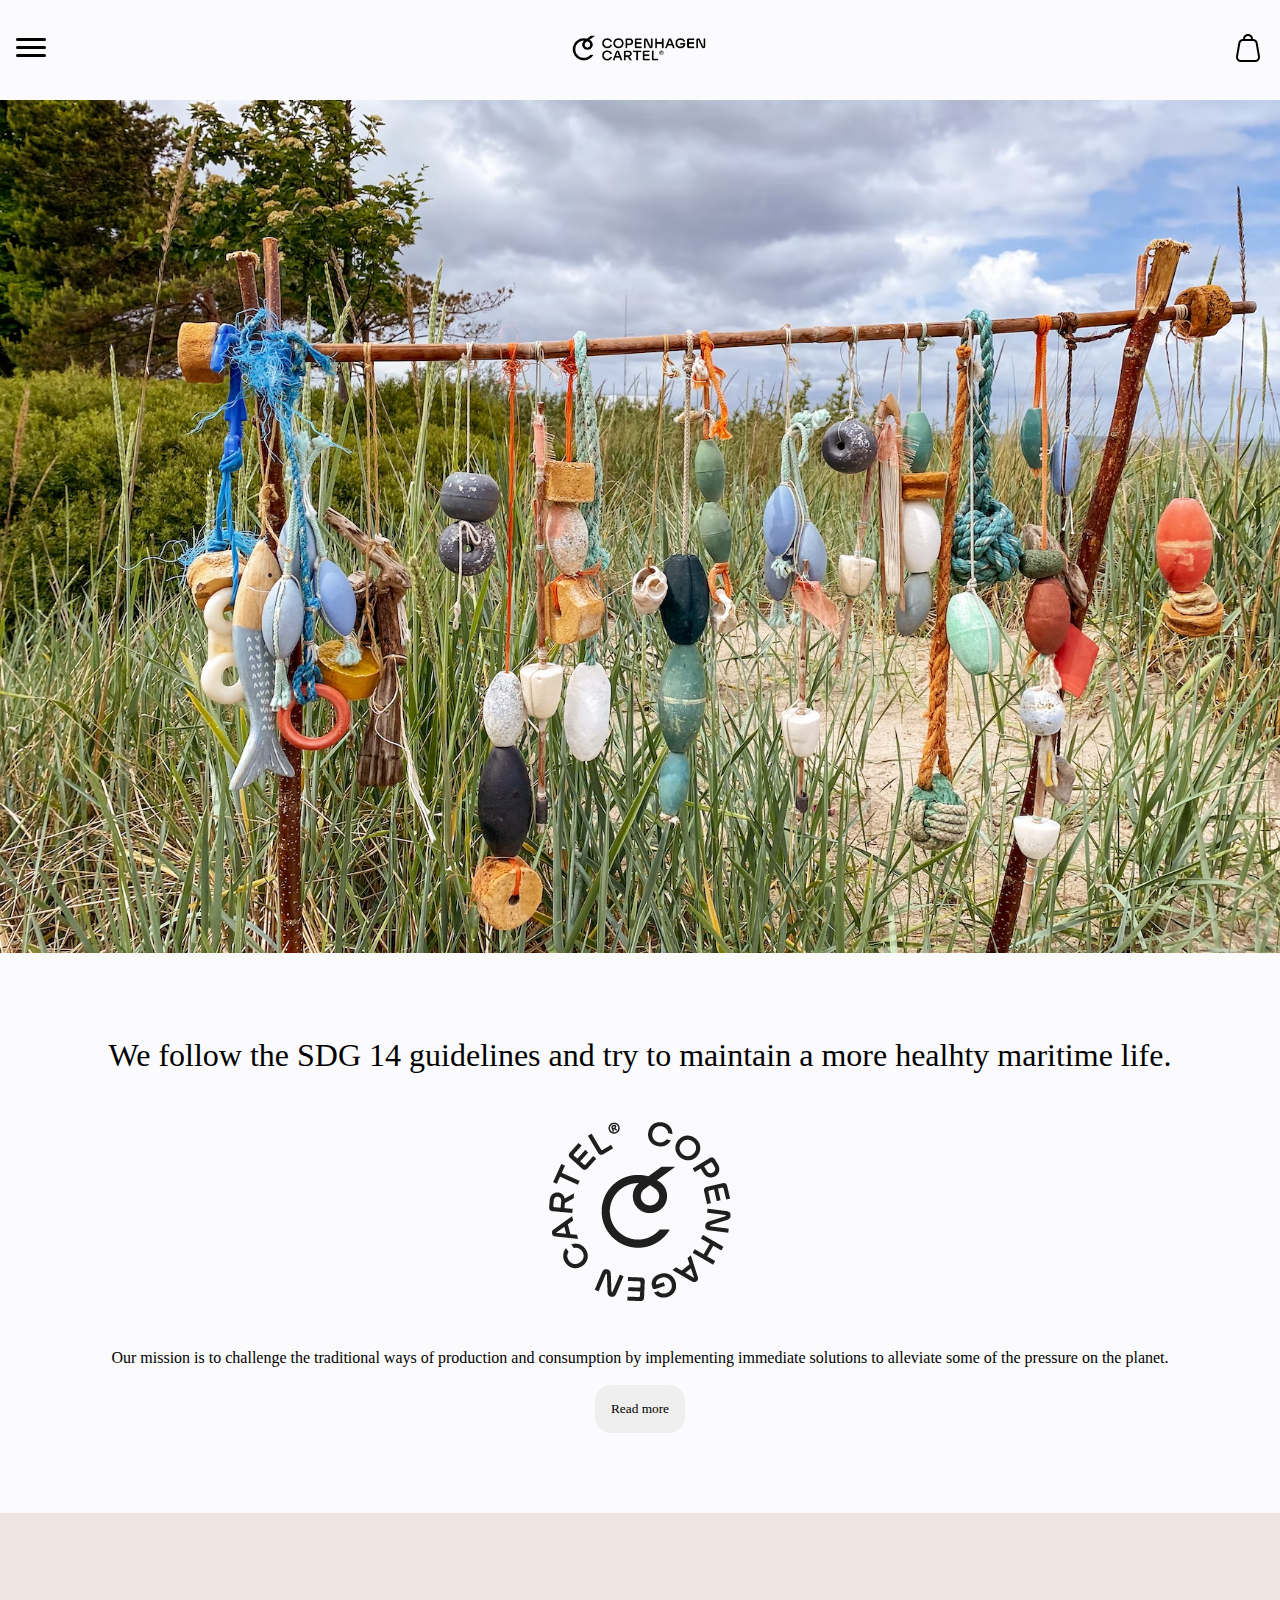
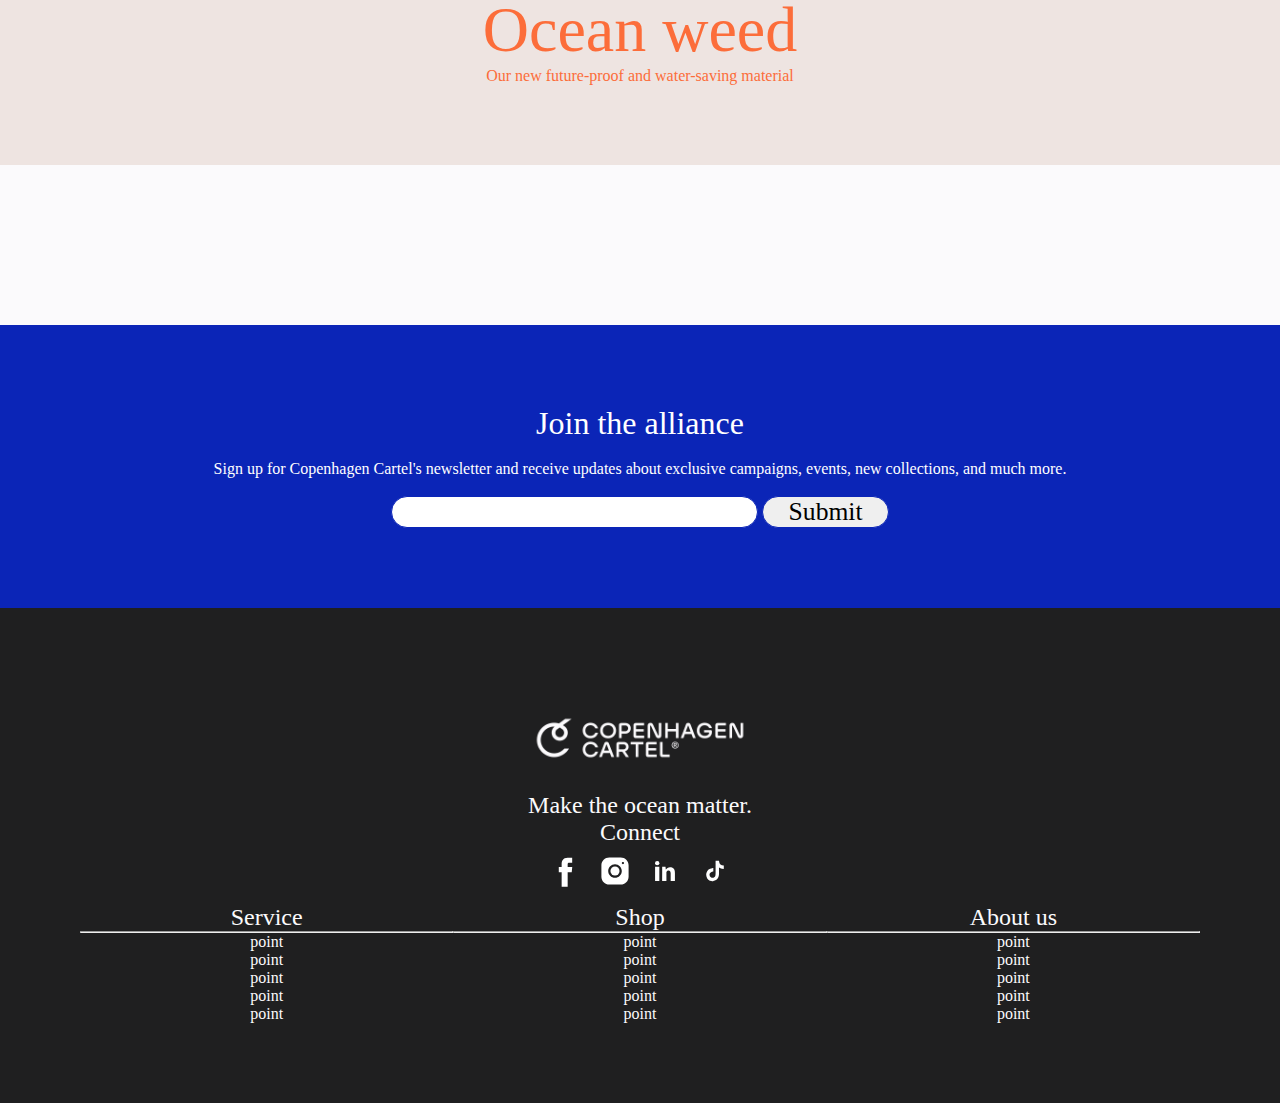
==== index.html @ 4aa412a3 "More xd" ====
<!DOCTYPE html>
<html lang="en">

<head>
    <meta charset="UTF-8">
    <meta http-equiv="X-UA-Compatible" content="IE=edge">
    <meta name="viewport" content="width=device-width, initial-scale=1.0">
    <link rel="stylesheet" href="stylesheet.css">
    <link rel="icon" href="assets/CC_logo_round_InkBlack.png">
    <title>Copenhagen Cartel / Campaign</title>
</head>

<body>

    <header class="header">
        <section>
            <nav role="navigation">
                <div id="menuToggle"> <input id="burgermenu" type="checkbox" /> <input type="checkbox"
                        id="burgermenu" />
                    <span></span>
                    <span></span> <span></span>
                    <ul class="menu">
                        <div class="wrap-collabsible menu-heading"> <input id="collapsible1" class="toggle"
                                type="checkbox" /> <label for="collapsible1" class="lbl-toggle">Swimwear</label>
                            <div class="collapsible-content">
                                <div class="content-inner"> <a class="menu-subing" href="">
                                        <li>Categories</li>
                                    </a> <a class="menu-subing" href="">
                                        <li>Collections</li>
                                    </a>
                                </div>
                            </div>
                        </div>
                        <div class="wrap-collabsible menu-heading"> <input id="collapsible2" class="toggle"
                                type="checkbox" /> <label for="collapsible2" class="lbl-toggle">Sportswear</label>
                            <div class="collapsible-content">
                                <div class="content-inner"> <a class="menu-subing" href="">
                                        <li>Categories</li>
                                    </a> <a class="menu-subing" href="">
                                        <li>Collections</li>
                                    </a> </div>
                            </div>
                        </div>
                        <div class="wrap-collabsible menu-heading"> <input id="collapsible3" class="toggle"
                                type="checkbox" /> <label for="collapsible3" class="lbl-toggle">About Us</label>
                            <div class="collapsible-content">
                                <div class="content-inner"> <a class="menu-subing" href="">
                                        <li>Categories</li>
                                    </a> <a class="menu-subing" href="">
                                        <li>Collections</li>
                                    </a> </div>
                            </div>
                        </div>
                        <div class="wrap-collabsible menu-heading"> <input id="collapsible4" class="toggle"
                                type="checkbox" /> <label for="collapsible4" class="lbl-toggle">Responsibility</label>
                            <div class="collapsible-content">
                                <div class="content-inner"> <a class="menu-subing" href="">
                                        <li>Categories</li>
                                    </a> <a class="menu-subing" href="">
                                        <li>Collections</li>
                                    </a> </div>
                            </div>
                        </div>
                    </ul>
                </div>
            </nav>
        </section>
        <section>
            <a href="index.html" class="logo"> <img src="assets/CC_horizontal_Logo@2x.png" alt="xd" /></a>
        </section>
        <section>
            <a href="index.html" class="cart"> <img src="assets/cart.png" alt="xd" /></a>
        </section>
    </header>


    <main>
        <section class="container">
            <img src="assets/photo-1654106851262-b5000f90b39f.avif" alt="xd">
        </section>



        <section class="intro-text">
            <h2>We follow the SDG 14 guidelines and try to maintain a more healhty maritime life.</h2>
            <img src="assets/CC_logo_round_InkBlack.png" alt="">
            <p>Our mission is to challenge the traditional ways of production and consumption by implementing immediate
                solutions to alleviate some of the pressure on the planet. </p>
            <br>
            <button>Read more</button>
        </section>


        <section class="ocean-weed">
            <h1>Ocean weed</h1>
            <p>Our new future-proof and water-saving material</p>
        </section>

        <section class="product-feed">
            <template>
                <div class="product">
                    <h2></h2>
                    <h3></h3>
                    <br>
                    <img src="" alt="">
                    <br>
                    <p>Price:</p>
                    <p class="price"></p>
                    <br>
                    <p>Color:</p>
                    <p class="colors"></p>
                    <br>
                    <p>Stock:</p>
                    <p class="stock"></p>
                </div>
            </template>
        </section>

        <section class="newsletter-signup">
            <h2>Join the alliance</h2>
            <br>
            <p>Sign up for Copenhagen Cartel's newsletter and receive updates
                about exclusive campaigns, events, new collections, and much more.</p>
            <br>
            <form action="">
                <input type="email" id="email" name="email">
                <input type="submit">
            </form>
        </section>



    </main>



    <footer>
        <section class="footer-logo">
            <img src="assets/CC_logo_horizontal_FoamWhite@2x.png" alt="">
            <h3>Make the ocean matter.</h3>
        </section>
        <section class="social-footer">
            <h3>Connect</h3>
            <div class="footer-social-link">
                <img src="assets/facebook-logo.svg" alt="">
                <img src="assets/instagram-logo.svg" alt="">
                <img src="assets/linkedin-logo.svg" alt="">
                <img src="assets/tik-tok-logo.svg" alt="">
            </div>
        </section>
        <section>
            <h3>Service</h3>
            <hr>
            <p>point</p>
            <p>point</p>
            <p>point</p>
            <p>point</p>
            <p>point</p>
        </section>
        <section>
            <h3>Shop</h3>
            <hr>
            <p>point</p>
            <p>point</p>
            <p>point</p>
            <p>point</p>
            <p>point</p>
        </section>
        <section>
            <h3>About us</h3>
            <hr>
            <p>point</p>
            <p>point</p>
            <p>point</p>
            <p>point</p>
            <p>point</p>
        </section>
    </footer>

</body>
<script src="index.js"></script>

</html>
---- stylesheet.css ----
* {
  margin: 0;
  box-sizing: border-box;
  font-family: "satoshi";
  font-weight: 400;
  font-style: normal;
}

h1 {
  font-family: "brice";
  font-size: 4rem;
}

h2 {
  font-family: "brice";
  font-size: 2rem;
}

h3 {
  font-family: "satoshi";
  font-size: 1.5rem;
}

p {
  font-family: "satoshi";
  font-size: 1rem;
}

body {
  background-color: #fbfafc;
}

.container img {
  width: 100%;
}

.intro-text {
  padding: 5rem;
  display: flex;
  flex-direction: column;
  justify-content: center;
  align-items: center;
  text-align: center;
}

footer {
  padding: 5rem;
  background-color: #1f1f20;
  color: #fbfafc;
  display: grid;
  grid-template-columns: repeat(3, 1fr);
  justify-content: center;
  align-items: center;
  text-align: center;
}

footer .footer-logo {
  grid-column: 1 / 4;
}

footer .footer-logo img {
  height: 100px;
}

footer .social-footer {
  grid-column: 1/4;
}

.footer-social-link {
  display: flex;
  justify-content: center;
  align-items: center;
  padding-bottom: 0.5rem;
}

.footer-social-link img {
  height: 50px;
  padding: 0.5rem;
  filter: brightness(0) invert(1);
}

.ocean-weed {
  text-align: center;
  background-color: #eee4e1;
  color: #fc6d3a;
  padding: 5rem;
}

.newsletter-signup {
  display: flex;
  flex-direction: column;
  text-align: center;
  background-color: #0b25b7;
  color: #ffffff;
  padding: 5rem;
}

.newsletter-signup form input {
  font-family: "satoshi";
  padding: 0 1.6rem;
  border: 0.1rem solid #0b25b7;
  border-radius: 1rem;
  margin: 0;
  font-size: 1.6rem;
  outline: none;
}

.product-feed {
  background-color: #fbfafc;
  display: grid;
  grid-gap: 2rem;
  padding: 5rem;
  grid-template-columns: repeat(auto-fit, minmax(25em, 1fr));
}

/* @media screen and (max-width: 1000px) {
  .product-feed {
    grid-template-columns: 1fr;
  }
} */

.product {
  display: flex;
  flex-direction: column;
  justify-content: center;
  align-items: center;
  padding: 5rem;
  background-color: #eee4e1;
  border-radius: 1rem;
  color: #fc6d3a;
}

.product img {
  border-radius: 0.5rem;
  max-width: 20rem;
}

button {
  padding: 1rem;
  display: inline-flex;
  justify-content: center;
  align-items: center;
  cursor: pointer;
  text-decoration: none;
  border: none;
  border-radius: 1rem;
}

button:hover {
  background-color: #fc6d3a;
}

/* Header */
.header {
  display: flex;
  flex-direction: row;
  justify-content: space-between;
  align-items: center;
  width: 100%;
  background-color: #fbfafc;
  z-index: 5;
  padding: 1rem;
}
.header .logo {
  z-index: 1;
}
.header .logo img {
  max-height: 4em;
}
.header .cart {
  z-index: 2;
}
.header .cart img {
  max-height: 2em;
}

#menuToggle {
  display: block;
}
#menuToggle a {
  text-decoration: none;
  color: black;
  transition: color 0.2s ease;
}
#menuToggle input {
  display: block;
  width: 30px;
  height: 25px;
  position: absolute;
  cursor: pointer;
  opacity: 0;
  z-index: 2;
}
#menuToggle span {
  display: block;
  width: 30px;
  height: 3px;
  margin-bottom: 5px;
  position: relative;
  background: black;
  border-radius: 3px;
  z-index: 1;
  transform-origin: 4px 0px;
  transition: transform 0.5s cubic-bezier(0.77, 0.2, 0.05, 1);
}
#menuToggle span:first-child {
  transform-origin: 0% 0%;
}
#menuToggle span:nth-last-child(2) {
  transform-origin: 0% 100%;
}
#menuToggle input:checked ~ span {
  opacity: 1;
  transform: rotate(45deg) translate(-2px, -1px);
  background: #000000;
}
#menuToggle input:checked ~ span:nth-last-child(3) {
  opacity: 0;
  transform: rotate(0deg) scale(0.2, 0.2);
}
#menuToggle input:checked ~ span:nth-last-child(2) {
  transform: rotate(-45deg) translate(0, -1px);
}
.menu {
  position: absolute;
  width: 110vw;
  min-height: 500%;
  margin: -150px 0 0 -50px;
  padding: 2rem;
  padding-top: 10rem;
  background: #fbfafc;
  list-style-type: none;
  transform-origin: 0% 0%;
  transform: translate(-100%, 0);
  transition: transform 0.5s ease-in-out;
}
@media screen and (max-width: 800px) {
  .menu {
    position: absolute;
    width: 110vw;
    min-height: 500%;
    margin: -130px 0 0 -50px;
    padding: 2rem;
    padding-top: 10rem;
    background: #fbfafc;
    list-style-type: none;
    transform-origin: 0% 0%;
    transform: translate(-100%, 0);
    transition: transform 0.5s ease-in-out;
  }
}
.menu .menu-heading {
  font-size: 1em;
  padding-bottom: 1em;
}
.menu .menu-subing {
  font-size: 1em;
}
.menu .menu-subing li {
  padding: 1em;
  font-size: 1em;
}
.menu .menu-subing li:hover {
  transition: transform 200ms ease-in;
  transform: translateY(-2px);
  cursor: pointer;
  color: #fc6d3a;
}
#menuToggle input:checked ~ ul {
  transform: none;
}

/* Collapsible menu point  */
input[type="checkbox"] {
  display: none;
}
.wrap-collabsible {
  margin: 1rem 1rem;
}
.lbl-toggle {
  display: block;
  padding: 0.5rem;
  cursor: pointer;
  transition: all 0.5s ease-in-out;
}
.lbl-toggle::before {
  content: " ";
  display: inline-block;
  border-top: 5px solid transparent;
  border-bottom: 5px solid transparent;
  border-left: 5px solid currentColor;
  vertical-align: middle;
  margin-right: 1rem;
  transform: translateY(-2px);
  transition: transform 0.2s ease-out;
}
.toggle:checked + .lbl-toggle::before {
  transform: rotate(90deg) translateX(-3px);
}
.collapsible-content {
  max-height: 0px;
  overflow: hidden;
  transition: max-height 0.25s ease-in-out;
}
.toggle:checked + .lbl-toggle + .collapsible-content {
  max-height: 100vh;
}
.toggle:checked + .lbl-toggle {
  border-bottom-right-radius: 0;
  border-bottom-left-radius: 0;
}
.collapsible-content p {
  margin-bottom: 0;
}
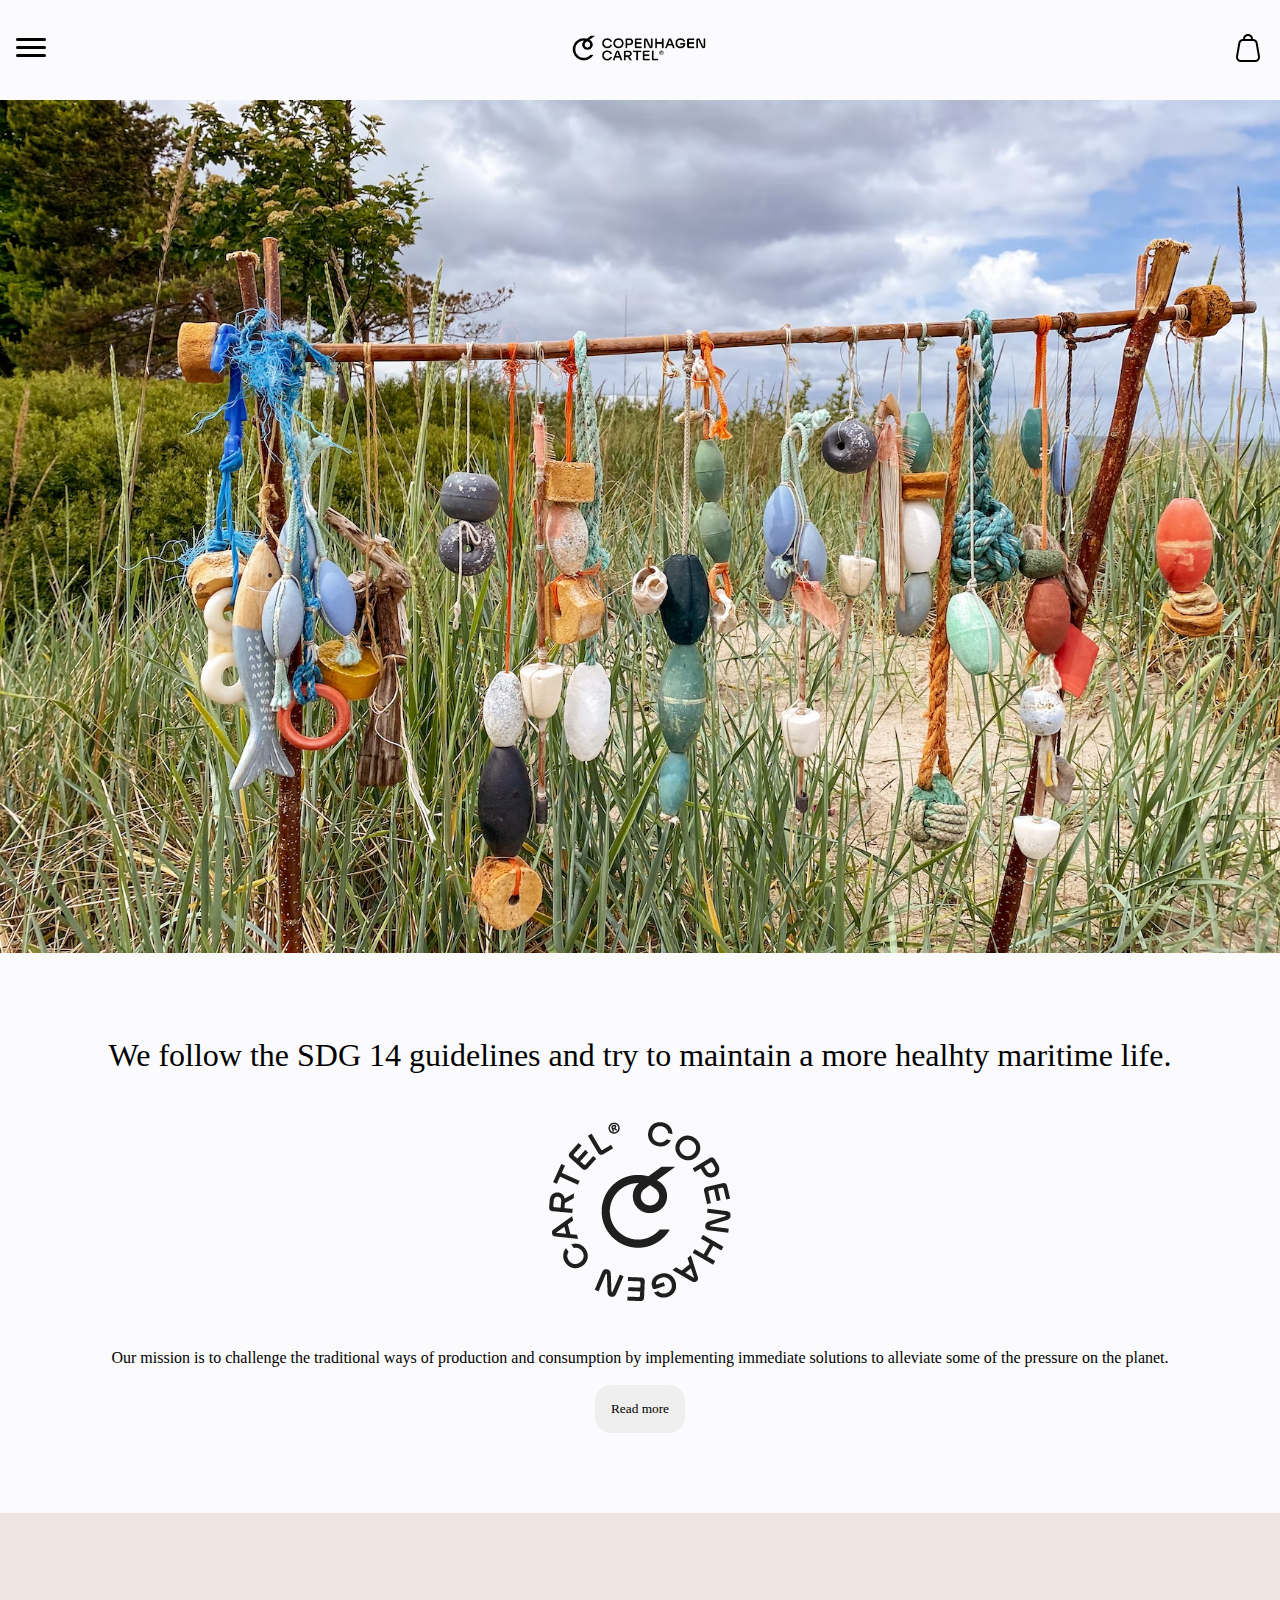
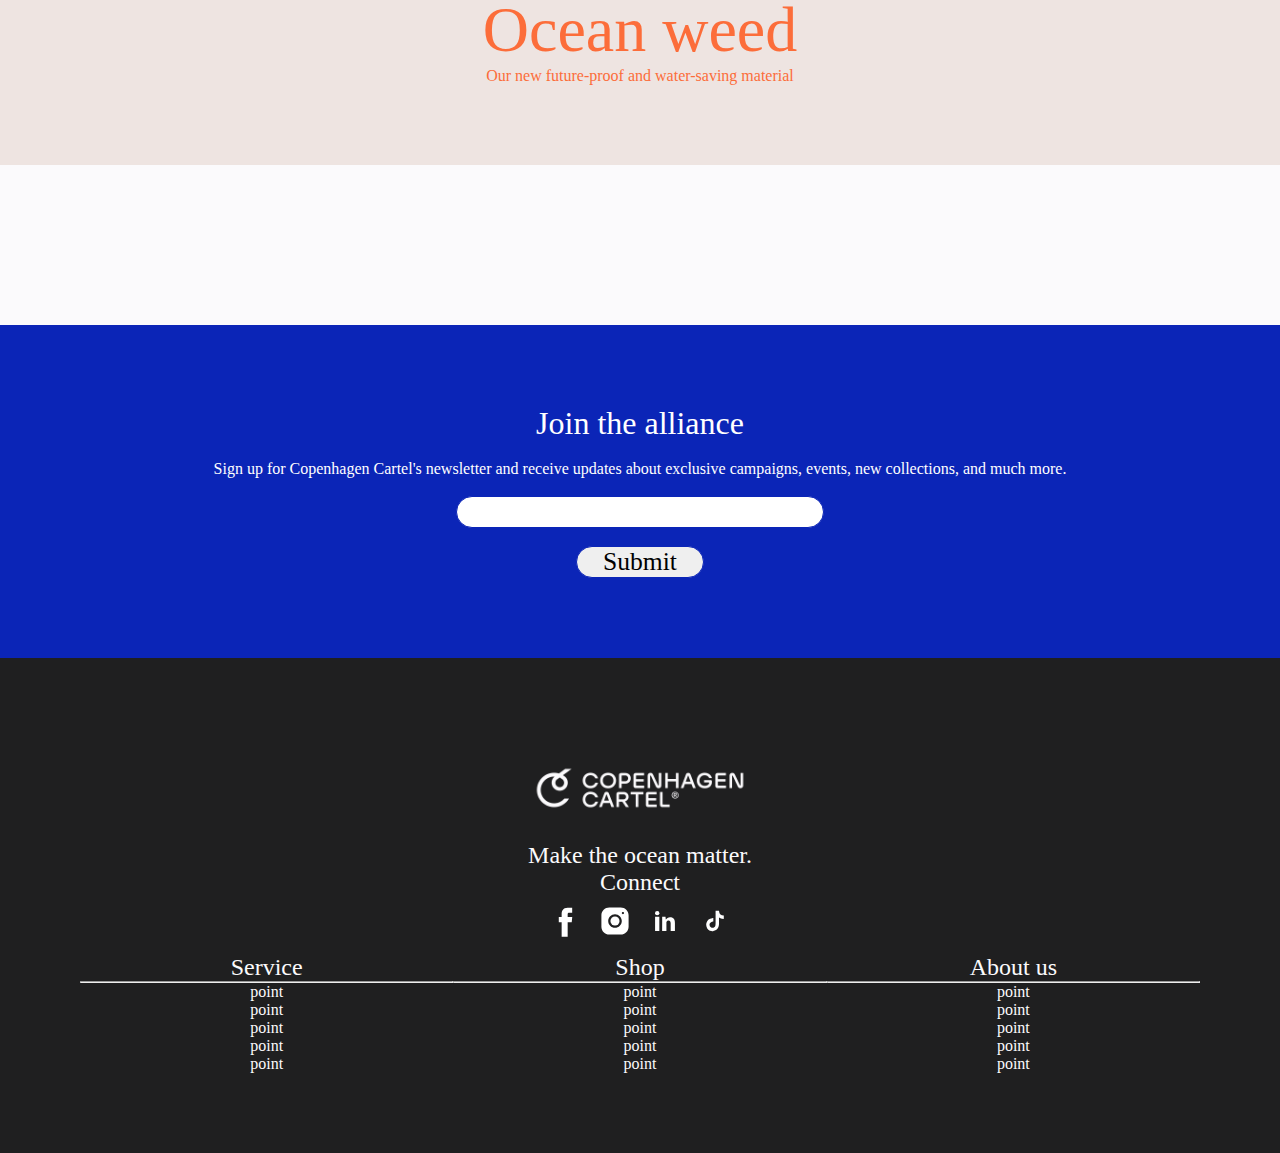
==== commit 67ec0bfe: "xd" ====
--- a/index.html
+++ b/index.html
@@ -124,6 +124,8 @@
             <br>
             <form action="">
                 <input type="email" id="email" name="email">
+                <br>
+                <br>
                 <input type="submit">
             </form>
         </section>
--- a/stylesheet.css
+++ b/stylesheet.css
@@ -89,6 +89,8 @@
 .newsletter-signup {
   display: flex;
   flex-direction: column;
+  justify-content: center;
+  align-items: center;
   text-align: center;
   background-color: #0b25b7;
   color: #ffffff;
@@ -96,6 +98,8 @@
 }
 
 .newsletter-signup form input {
+  justify-content: center;
+  align-items: center;
   font-family: "satoshi";
   padding: 0 1.6rem;
   border: 0.1rem solid #0b25b7;
@@ -108,16 +112,11 @@
 .product-feed {
   background-color: #fbfafc;
   display: grid;
+  justify-content: center;
   grid-gap: 2rem;
   padding: 5rem;
-  grid-template-columns: repeat(auto-fit, minmax(25em, 1fr));
-}
-
-/* @media screen and (max-width: 1000px) {
-  .product-feed {
-    grid-template-columns: 1fr;
-  }
-} */
+  grid-template-columns: repeat(auto-fit, minmax(20em, 1fr));
+}
 
 .product {
   display: flex;
@@ -132,7 +131,7 @@
 
 .product img {
   border-radius: 0.5rem;
-  max-width: 20rem;
+  max-width: 15rem;
 }
 
 button {
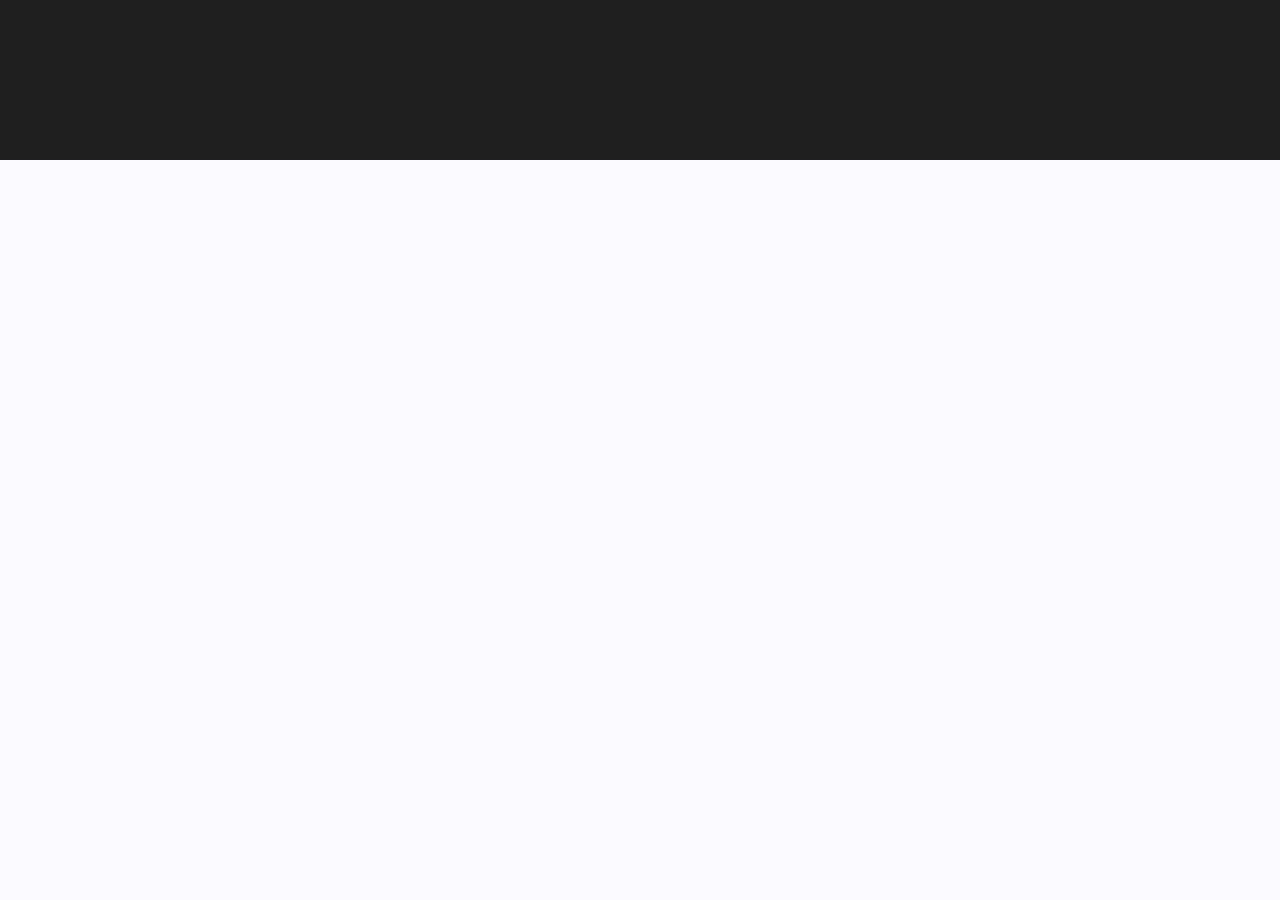
==== commit 0295ad41: "monika testing" ====
--- a/index.html
+++ b/index.html
@@ -1,185 +1,28 @@
 <!DOCTYPE html>
 <html lang="en">
+  <head>
+    <meta charset="UTF-8" />
+    <meta http-equiv="X-UA-Compatible" content="IE=edge" />
+    <meta name="viewport" content="width=device-width, initial-scale=1.0" />
+    <link rel="stylesheet" href="stylesheet.css" />
+    <title>Copenhagen Cartel / Campaign hello guys</title>
+  </head>
 
-<head>
-    <meta charset="UTF-8">
-    <meta http-equiv="X-UA-Compatible" content="IE=edge">
-    <meta name="viewport" content="width=device-width, initial-scale=1.0">
-    <link rel="stylesheet" href="stylesheet.css">
-    <link rel="icon" href="assets/CC_logo_round_InkBlack.png">
-    <title>Copenhagen Cartel / Campaign</title>
-</head>
-
-<body>
-
-    <header class="header">
+  <body>
+    <header></header>
+    <main>
+      <template>
         <section>
-            <nav role="navigation">
-                <div id="menuToggle"> <input id="burgermenu" type="checkbox" /> <input type="checkbox"
-                        id="burgermenu" />
-                    <span></span>
-                    <span></span> <span></span>
-                    <ul class="menu">
-                        <div class="wrap-collabsible menu-heading"> <input id="collapsible1" class="toggle"
-                                type="checkbox" /> <label for="collapsible1" class="lbl-toggle">Swimwear</label>
-                            <div class="collapsible-content">
-                                <div class="content-inner"> <a class="menu-subing" href="">
-                                        <li>Categories</li>
-                                    </a> <a class="menu-subing" href="">
-                                        <li>Collections</li>
-                                    </a>
-                                </div>
-                            </div>
-                        </div>
-                        <div class="wrap-collabsible menu-heading"> <input id="collapsible2" class="toggle"
-                                type="checkbox" /> <label for="collapsible2" class="lbl-toggle">Sportswear</label>
-                            <div class="collapsible-content">
-                                <div class="content-inner"> <a class="menu-subing" href="">
-                                        <li>Categories</li>
-                                    </a> <a class="menu-subing" href="">
-                                        <li>Collections</li>
-                                    </a> </div>
-                            </div>
-                        </div>
-                        <div class="wrap-collabsible menu-heading"> <input id="collapsible3" class="toggle"
-                                type="checkbox" /> <label for="collapsible3" class="lbl-toggle">About Us</label>
-                            <div class="collapsible-content">
-                                <div class="content-inner"> <a class="menu-subing" href="">
-                                        <li>Categories</li>
-                                    </a> <a class="menu-subing" href="">
-                                        <li>Collections</li>
-                                    </a> </div>
-                            </div>
-                        </div>
-                        <div class="wrap-collabsible menu-heading"> <input id="collapsible4" class="toggle"
-                                type="checkbox" /> <label for="collapsible4" class="lbl-toggle">Responsibility</label>
-                            <div class="collapsible-content">
-                                <div class="content-inner"> <a class="menu-subing" href="">
-                                        <li>Categories</li>
-                                    </a> <a class="menu-subing" href="">
-                                        <li>Collections</li>
-                                    </a> </div>
-                            </div>
-                        </div>
-                    </ul>
-                </div>
-            </nav>
+          <h3></h3>
+          <h2></h2>
+          <img src="" alt="" />
+          <p class="price"></p>
+          <p class="colors"></p>
+          <p class="stock"></p>
         </section>
-        <section>
-            <a href="index.html" class="logo"> <img src="assets/CC_horizontal_Logo@2x.png" alt="xd" /></a>
-        </section>
-        <section>
-            <a href="index.html" class="cart"> <img src="assets/cart.png" alt="xd" /></a>
-        </section>
-    </header>
-
-
-    <main>
-        <section class="container">
-            <img src="assets/photo-1654106851262-b5000f90b39f.avif" alt="xd">
-        </section>
-
-
-
-        <section class="intro-text">
-            <h2>We follow the SDG 14 guidelines and try to maintain a more healhty maritime life.</h2>
-            <img src="assets/CC_logo_round_InkBlack.png" alt="">
-            <p>Our mission is to challenge the traditional ways of production and consumption by implementing immediate
-                solutions to alleviate some of the pressure on the planet. </p>
-            <br>
-            <button>Read more</button>
-        </section>
-
-
-        <section class="ocean-weed">
-            <h1>Ocean weed</h1>
-            <p>Our new future-proof and water-saving material</p>
-        </section>
-
-        <section class="product-feed">
-            <template>
-                <div class="product">
-                    <h2></h2>
-                    <h3></h3>
-                    <br>
-                    <img src="" alt="">
-                    <br>
-                    <p>Price:</p>
-                    <p class="price"></p>
-                    <br>
-                    <p>Color:</p>
-                    <p class="colors"></p>
-                    <br>
-                    <p>Stock:</p>
-                    <p class="stock"></p>
-                </div>
-            </template>
-        </section>
-
-        <section class="newsletter-signup">
-            <h2>Join the alliance</h2>
-            <br>
-            <p>Sign up for Copenhagen Cartel's newsletter and receive updates
-                about exclusive campaigns, events, new collections, and much more.</p>
-            <br>
-            <form action="">
-                <input type="email" id="email" name="email">
-                <br>
-                <br>
-                <input type="submit">
-            </form>
-        </section>
-
-
-
+      </template>
     </main>
-
-
-
-    <footer>
-        <section class="footer-logo">
-            <img src="assets/CC_logo_horizontal_FoamWhite@2x.png" alt="">
-            <h3>Make the ocean matter.</h3>
-        </section>
-        <section class="social-footer">
-            <h3>Connect</h3>
-            <div class="footer-social-link">
-                <img src="assets/facebook-logo.svg" alt="">
-                <img src="assets/instagram-logo.svg" alt="">
-                <img src="assets/linkedin-logo.svg" alt="">
-                <img src="assets/tik-tok-logo.svg" alt="">
-            </div>
-        </section>
-        <section>
-            <h3>Service</h3>
-            <hr>
-            <p>point</p>
-            <p>point</p>
-            <p>point</p>
-            <p>point</p>
-            <p>point</p>
-        </section>
-        <section>
-            <h3>Shop</h3>
-            <hr>
-            <p>point</p>
-            <p>point</p>
-            <p>point</p>
-            <p>point</p>
-            <p>point</p>
-        </section>
-        <section>
-            <h3>About us</h3>
-            <hr>
-            <p>point</p>
-            <p>point</p>
-            <p>point</p>
-            <p>point</p>
-            <p>point</p>
-        </section>
-    </footer>
-
-</body>
-<script src="index.js"></script>
-
-</html>+    <footer></footer>
+  </body>
+  <script src="index.js"></script>
+</html>
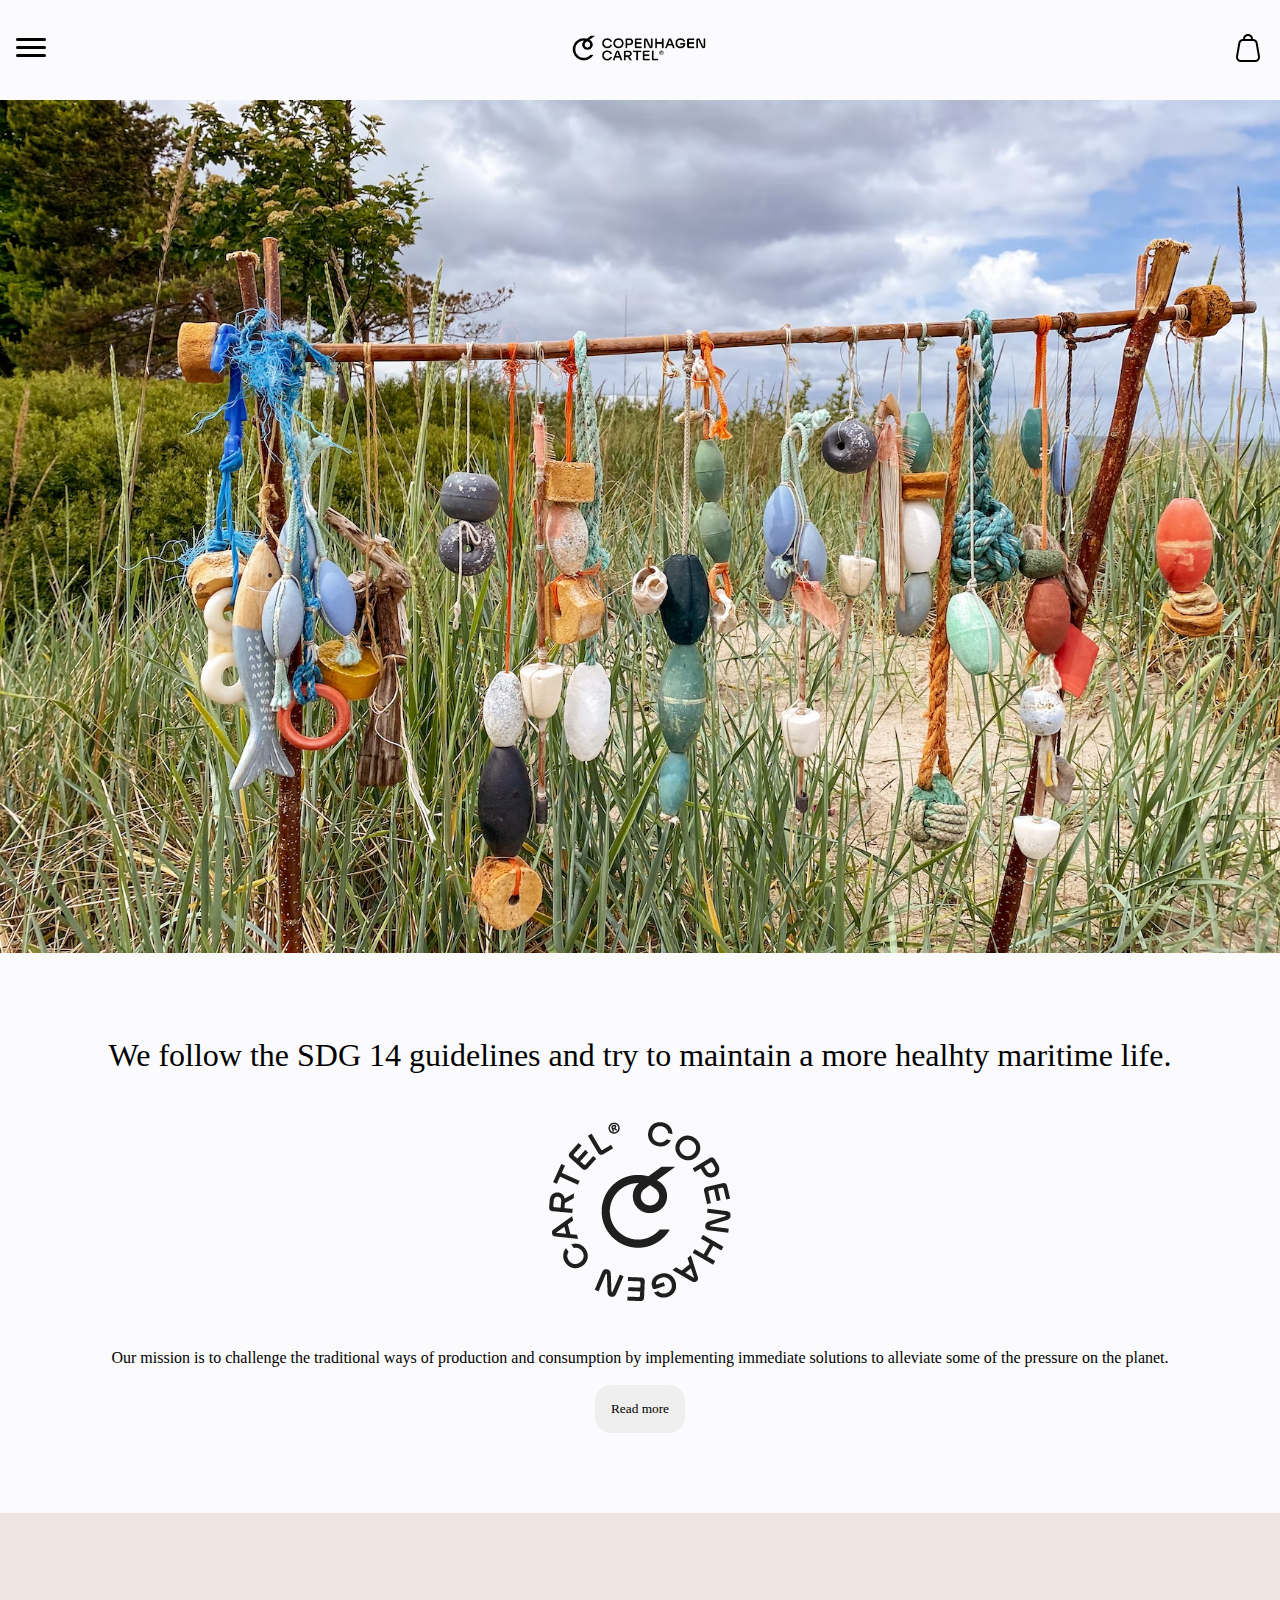
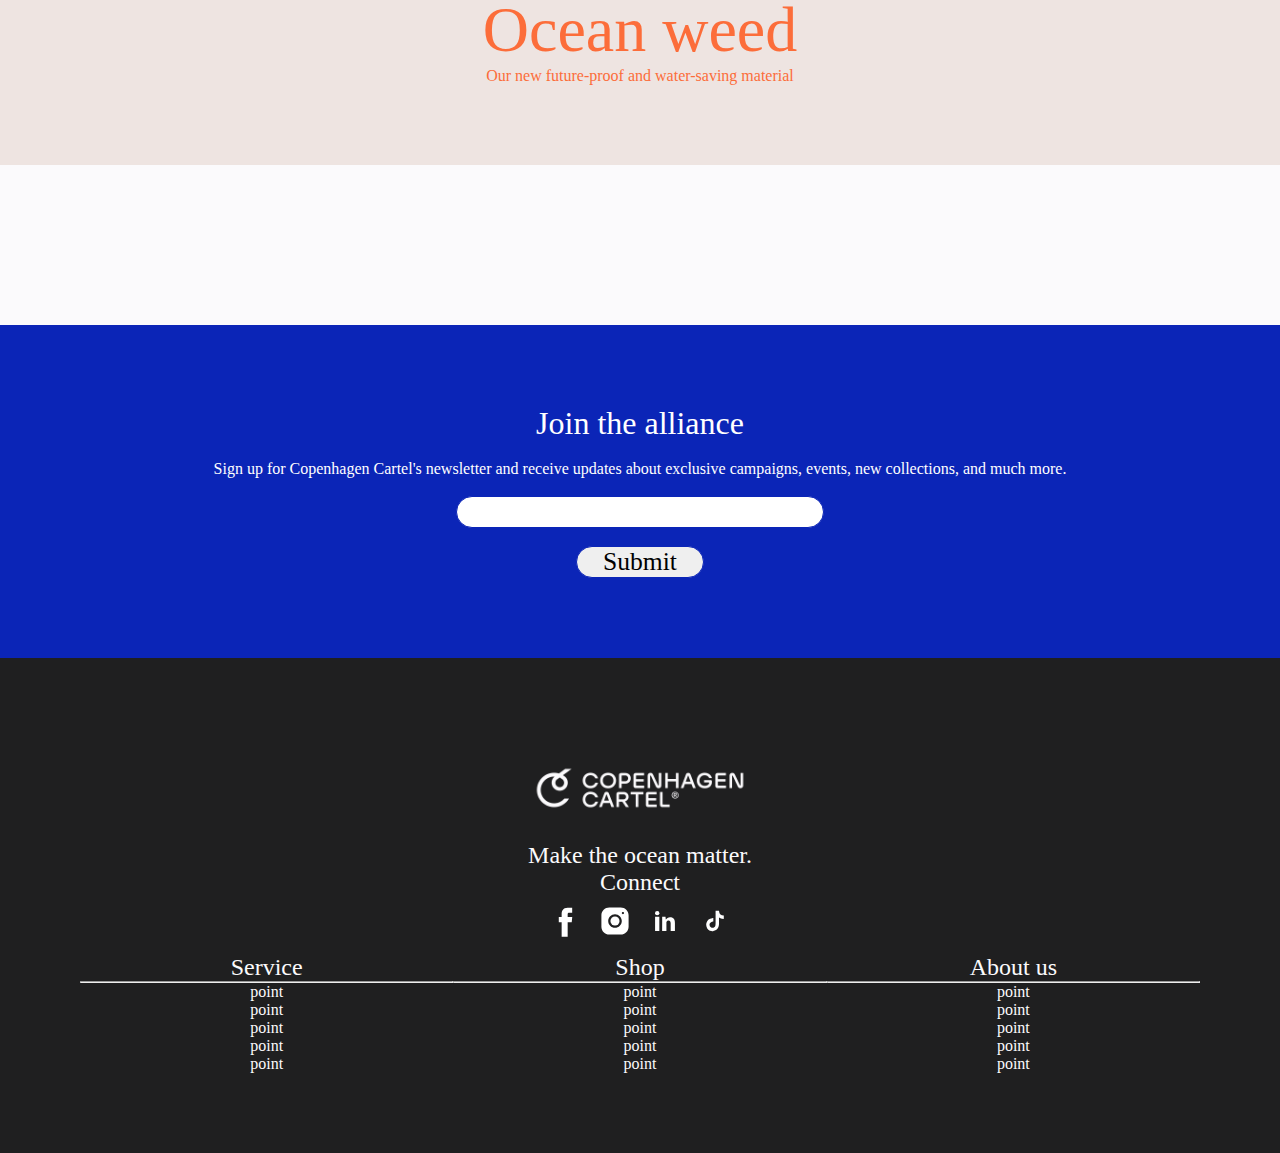
==== commit 9fa85ae4: "Merge branch 'henry-4fun' to master xd" ====
--- a/index.html
+++ b/index.html
@@ -1,28 +1,185 @@
 <!DOCTYPE html>
 <html lang="en">
-  <head>
-    <meta charset="UTF-8" />
-    <meta http-equiv="X-UA-Compatible" content="IE=edge" />
-    <meta name="viewport" content="width=device-width, initial-scale=1.0" />
-    <link rel="stylesheet" href="stylesheet.css" />
-    <title>Copenhagen Cartel / Campaign hello guys</title>
-  </head>
 
-  <body>
-    <header></header>
+<head>
+    <meta charset="UTF-8">
+    <meta http-equiv="X-UA-Compatible" content="IE=edge">
+    <meta name="viewport" content="width=device-width, initial-scale=1.0">
+    <link rel="stylesheet" href="stylesheet.css">
+    <link rel="icon" href="assets/CC_logo_round_InkBlack.png">
+    <title>Copenhagen Cartel / Campaign</title>
+</head>
+
+<body>
+
+    <header class="header">
+        <section>
+            <nav role="navigation">
+                <div id="menuToggle"> <input id="burgermenu" type="checkbox" /> <input type="checkbox"
+                        id="burgermenu" />
+                    <span></span>
+                    <span></span> <span></span>
+                    <ul class="menu">
+                        <div class="wrap-collabsible menu-heading"> <input id="collapsible1" class="toggle"
+                                type="checkbox" /> <label for="collapsible1" class="lbl-toggle">Swimwear</label>
+                            <div class="collapsible-content">
+                                <div class="content-inner"> <a class="menu-subing" href="">
+                                        <li>Categories</li>
+                                    </a> <a class="menu-subing" href="">
+                                        <li>Collections</li>
+                                    </a>
+                                </div>
+                            </div>
+                        </div>
+                        <div class="wrap-collabsible menu-heading"> <input id="collapsible2" class="toggle"
+                                type="checkbox" /> <label for="collapsible2" class="lbl-toggle">Sportswear</label>
+                            <div class="collapsible-content">
+                                <div class="content-inner"> <a class="menu-subing" href="">
+                                        <li>Categories</li>
+                                    </a> <a class="menu-subing" href="">
+                                        <li>Collections</li>
+                                    </a> </div>
+                            </div>
+                        </div>
+                        <div class="wrap-collabsible menu-heading"> <input id="collapsible3" class="toggle"
+                                type="checkbox" /> <label for="collapsible3" class="lbl-toggle">About Us</label>
+                            <div class="collapsible-content">
+                                <div class="content-inner"> <a class="menu-subing" href="">
+                                        <li>Categories</li>
+                                    </a> <a class="menu-subing" href="">
+                                        <li>Collections</li>
+                                    </a> </div>
+                            </div>
+                        </div>
+                        <div class="wrap-collabsible menu-heading"> <input id="collapsible4" class="toggle"
+                                type="checkbox" /> <label for="collapsible4" class="lbl-toggle">Responsibility</label>
+                            <div class="collapsible-content">
+                                <div class="content-inner"> <a class="menu-subing" href="">
+                                        <li>Categories</li>
+                                    </a> <a class="menu-subing" href="">
+                                        <li>Collections</li>
+                                    </a> </div>
+                            </div>
+                        </div>
+                    </ul>
+                </div>
+            </nav>
+        </section>
+        <section>
+            <a href="index.html" class="logo"> <img src="assets/CC_horizontal_Logo@2x.png" alt="xd" /></a>
+        </section>
+        <section>
+            <a href="index.html" class="cart"> <img src="assets/cart.png" alt="xd" /></a>
+        </section>
+    </header>
+
+
     <main>
-      <template>
+        <section class="container">
+            <img src="assets/photo-1654106851262-b5000f90b39f.avif" alt="xd">
+        </section>
+
+
+
+        <section class="intro-text">
+            <h2>We follow the SDG 14 guidelines and try to maintain a more healhty maritime life.</h2>
+            <img src="assets/CC_logo_round_InkBlack.png" alt="">
+            <p>Our mission is to challenge the traditional ways of production and consumption by implementing immediate
+                solutions to alleviate some of the pressure on the planet. </p>
+            <br>
+            <button>Read more</button>
+        </section>
+
+
+        <section class="ocean-weed">
+            <h1>Ocean weed</h1>
+            <p>Our new future-proof and water-saving material</p>
+        </section>
+
+        <section class="product-feed">
+            <template>
+                <div class="product">
+                    <h2></h2>
+                    <h3></h3>
+                    <br>
+                    <img src="" alt="">
+                    <br>
+                    <p>Price:</p>
+                    <p class="price"></p>
+                    <br>
+                    <p>Color:</p>
+                    <p class="colors"></p>
+                    <br>
+                    <p>Stock:</p>
+                    <p class="stock"></p>
+                </div>
+            </template>
+        </section>
+
+        <section class="newsletter-signup">
+            <h2>Join the alliance</h2>
+            <br>
+            <p>Sign up for Copenhagen Cartel's newsletter and receive updates
+                about exclusive campaigns, events, new collections, and much more.</p>
+            <br>
+            <form action="">
+                <input type="email" id="email" name="email">
+                <br>
+                <br>
+                <input type="submit">
+            </form>
+        </section>
+
+
+
+    </main>
+
+
+
+    <footer>
+        <section class="footer-logo">
+            <img src="assets/CC_logo_horizontal_FoamWhite@2x.png" alt="">
+            <h3>Make the ocean matter.</h3>
+        </section>
+        <section class="social-footer">
+            <h3>Connect</h3>
+            <div class="footer-social-link">
+                <img src="assets/facebook-logo.svg" alt="">
+                <img src="assets/instagram-logo.svg" alt="">
+                <img src="assets/linkedin-logo.svg" alt="">
+                <img src="assets/tik-tok-logo.svg" alt="">
+            </div>
+        </section>
         <section>
-          <h3></h3>
-          <h2></h2>
-          <img src="" alt="" />
-          <p class="price"></p>
-          <p class="colors"></p>
-          <p class="stock"></p>
+            <h3>Service</h3>
+            <hr>
+            <p>point</p>
+            <p>point</p>
+            <p>point</p>
+            <p>point</p>
+            <p>point</p>
         </section>
-      </template>
-    </main>
-    <footer></footer>
-  </body>
-  <script src="index.js"></script>
-</html>
+        <section>
+            <h3>Shop</h3>
+            <hr>
+            <p>point</p>
+            <p>point</p>
+            <p>point</p>
+            <p>point</p>
+            <p>point</p>
+        </section>
+        <section>
+            <h3>About us</h3>
+            <hr>
+            <p>point</p>
+            <p>point</p>
+            <p>point</p>
+            <p>point</p>
+            <p>point</p>
+        </section>
+    </footer>
+
+</body>
+<script src="index.js"></script>
+
+</html>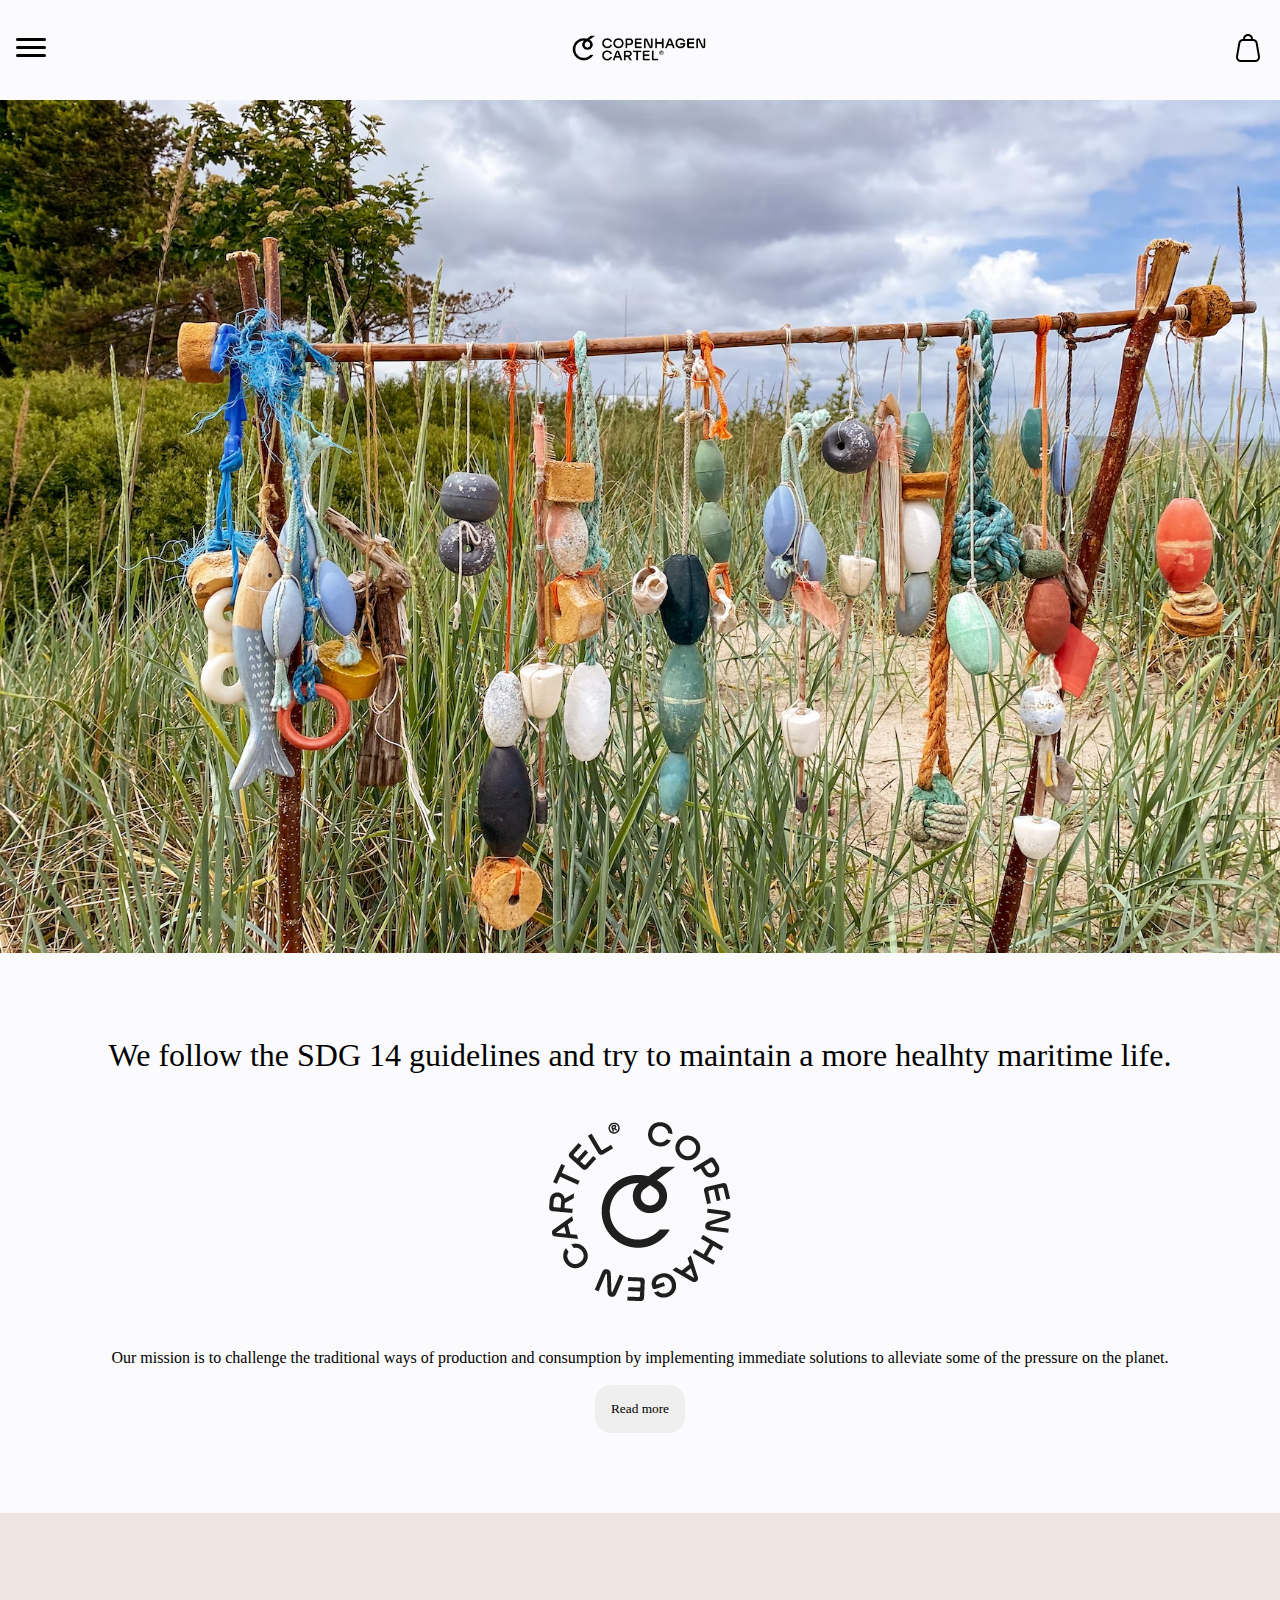
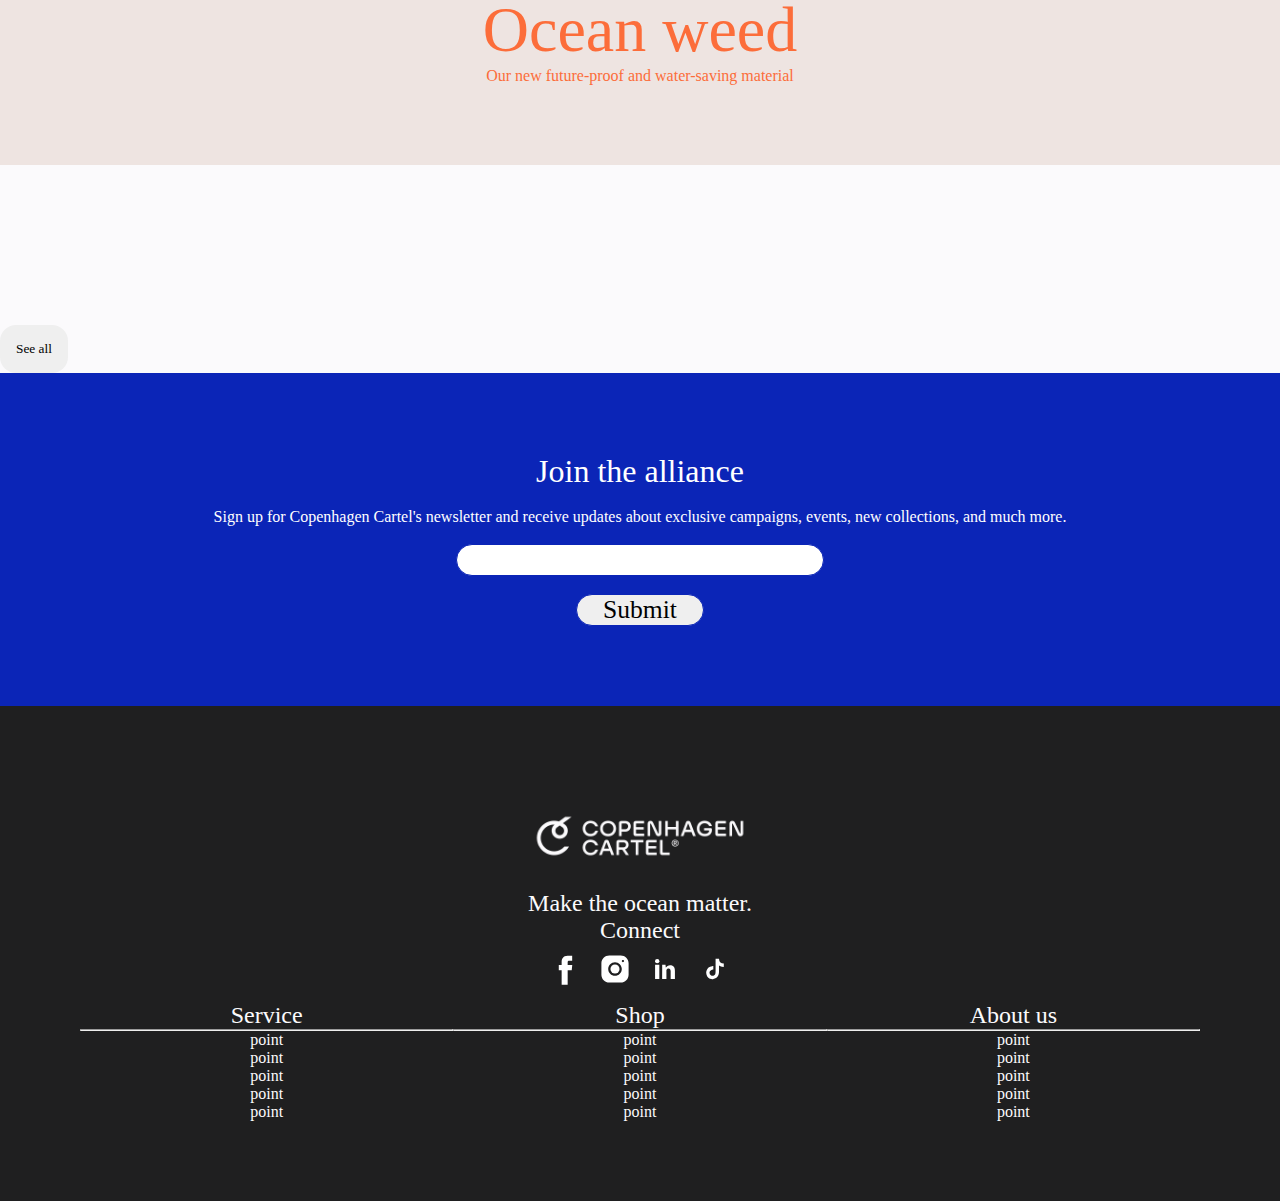
==== commit 30bc36c4: "made it work with url params" ====
--- a/index.html
+++ b/index.html
@@ -112,8 +112,14 @@
                     <br>
                     <p>Stock:</p>
                     <p class="stock"></p>
+                    <br>
+                    <a class="goto" href="product.html"><button>Shop now</button></a>
                 </div>
             </template>
+        </section>
+
+        <section>
+            <a href="product-list.html"><button>See all</button></a>
         </section>
 
         <section class="newsletter-signup">
--- a/stylesheet.css
+++ b/stylesheet.css
@@ -143,6 +143,10 @@
   text-decoration: none;
   border: none;
   border-radius: 1rem;
+}
+
+a {
+  text-decoration: none;
 }
 
 button:hover {
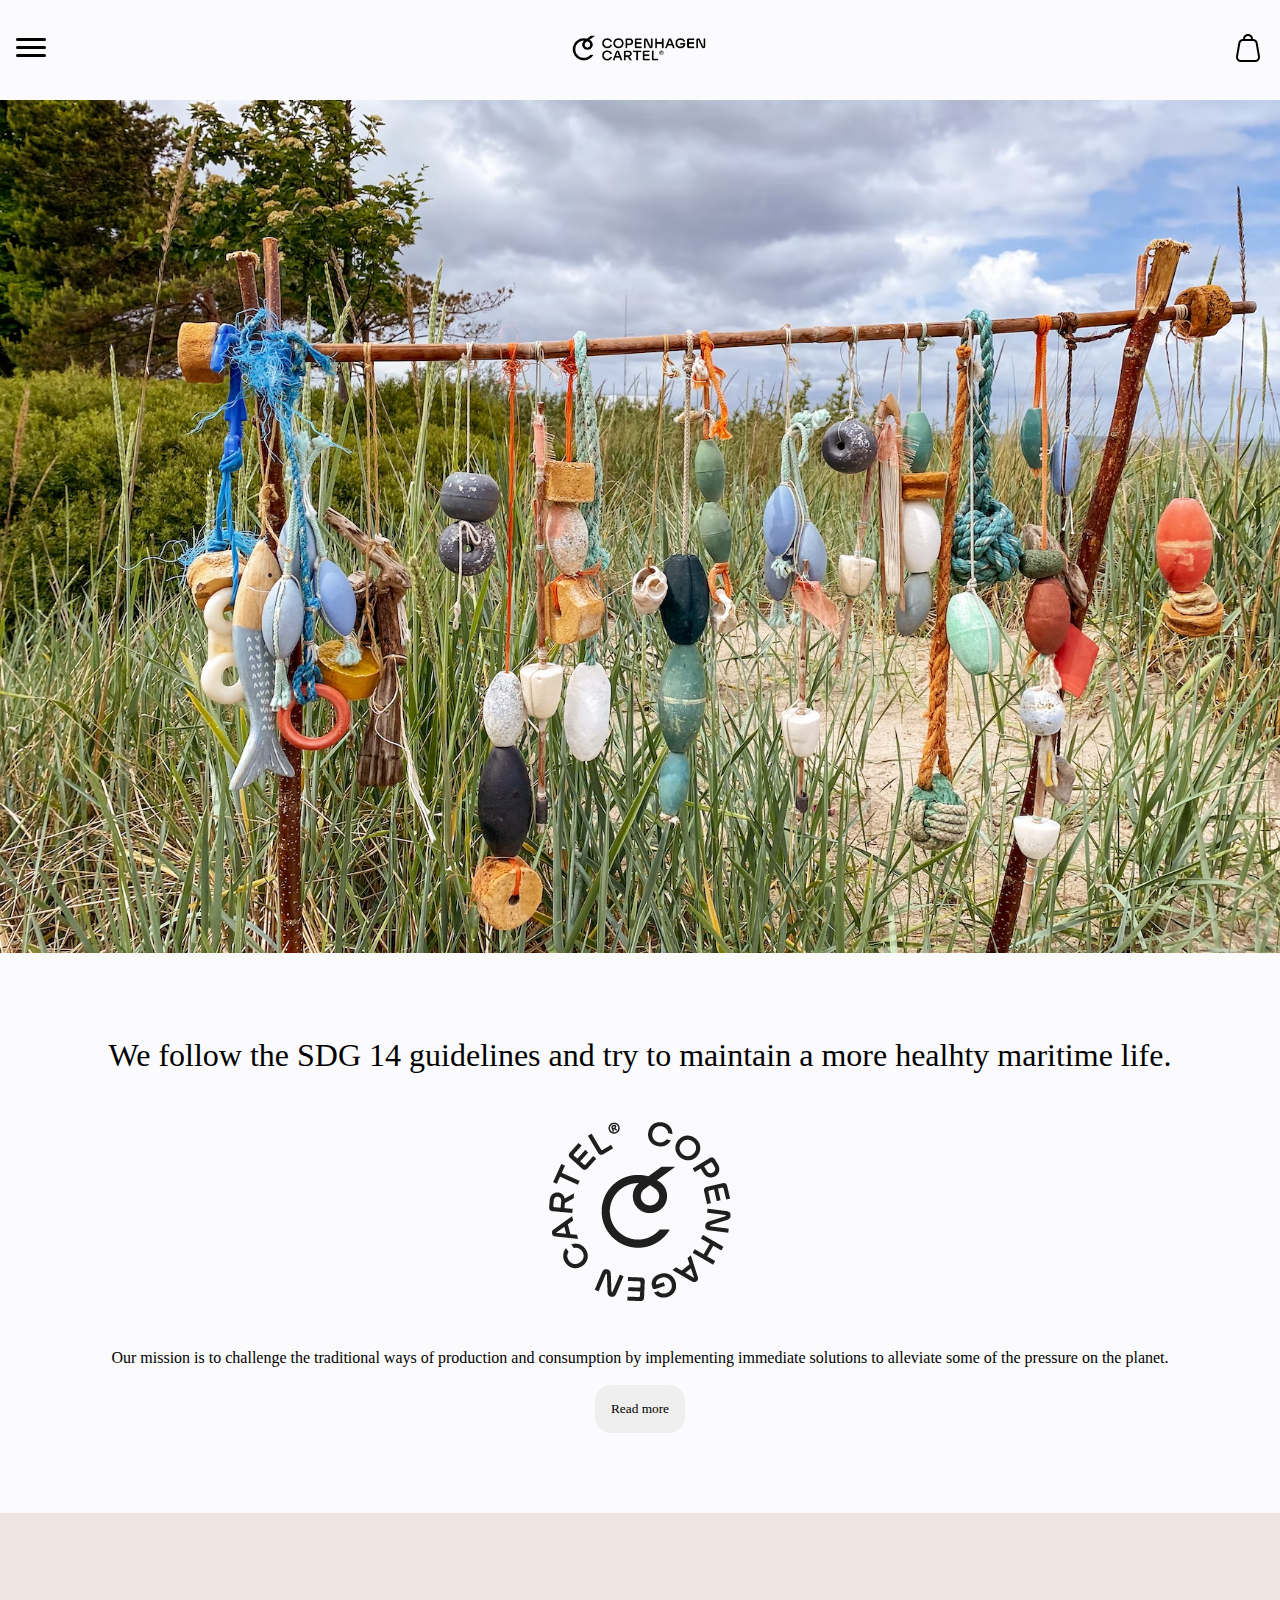
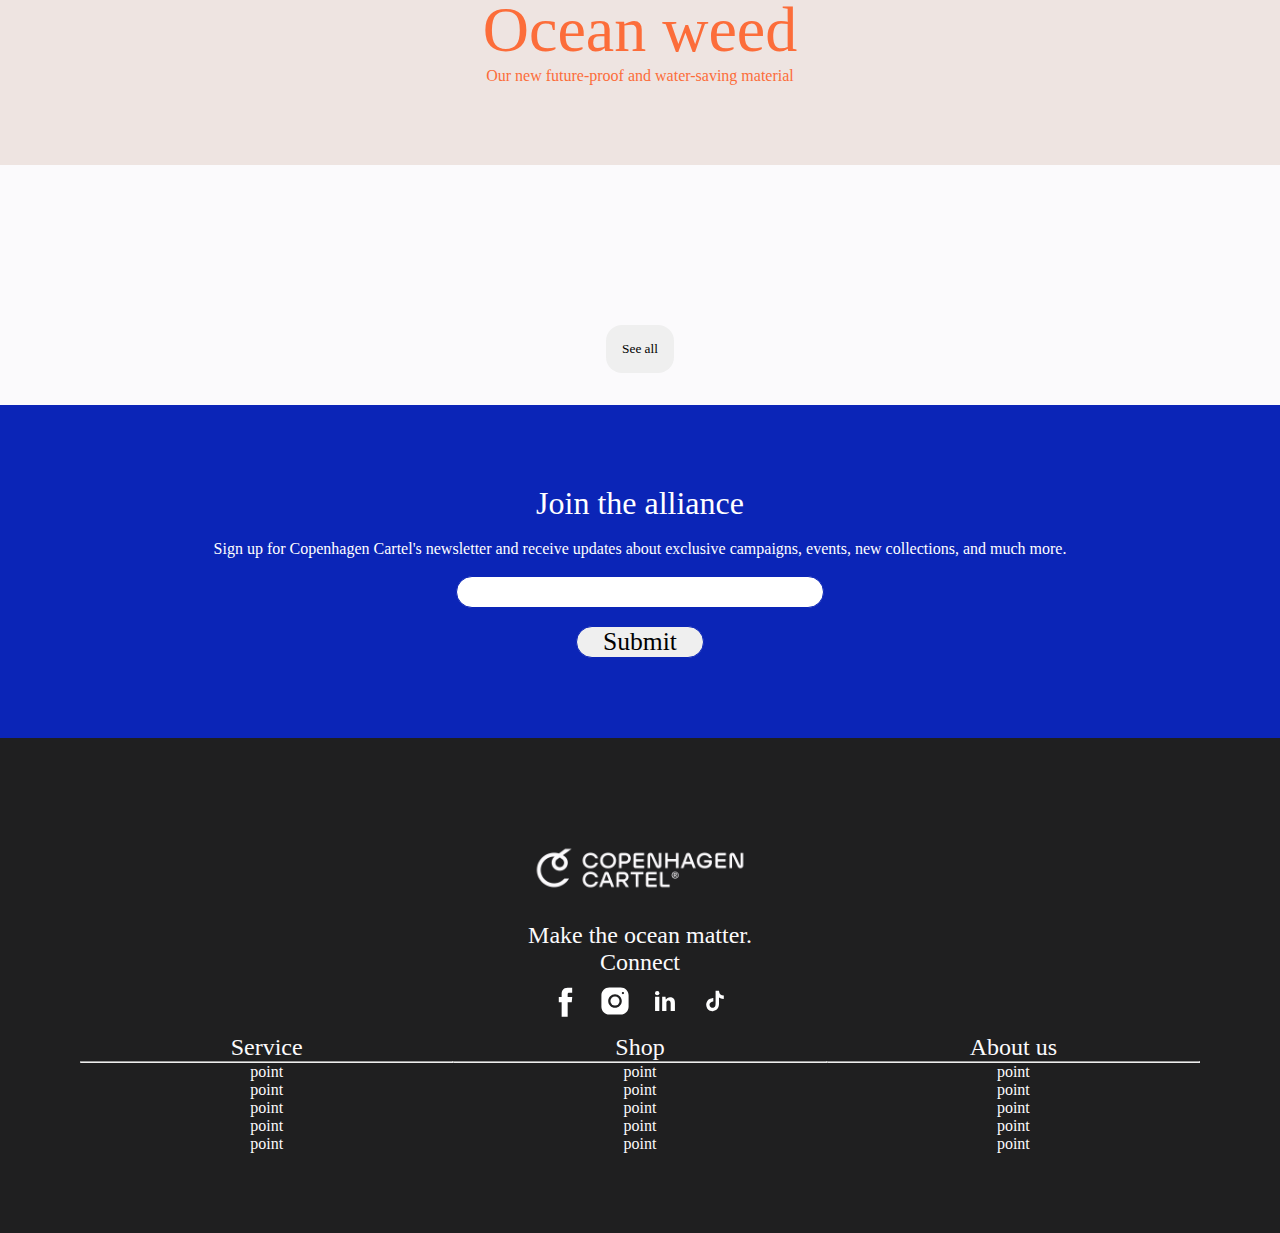
==== commit 9448460c: "bam" ====
--- a/index.html
+++ b/index.html
@@ -118,7 +118,7 @@
             </template>
         </section>
 
-        <section>
+        <section class="goto-product-list">
             <a href="product-list.html"><button>See all</button></a>
         </section>
 
--- a/stylesheet.css
+++ b/stylesheet.css
@@ -132,6 +132,13 @@
 .product img {
   border-radius: 0.5rem;
   max-width: 15rem;
+}
+
+.goto-product-list {
+  display: flex;
+  justify-content: center;
+  align-items: center;
+  padding-bottom: 2rem;
 }
 
 button {
